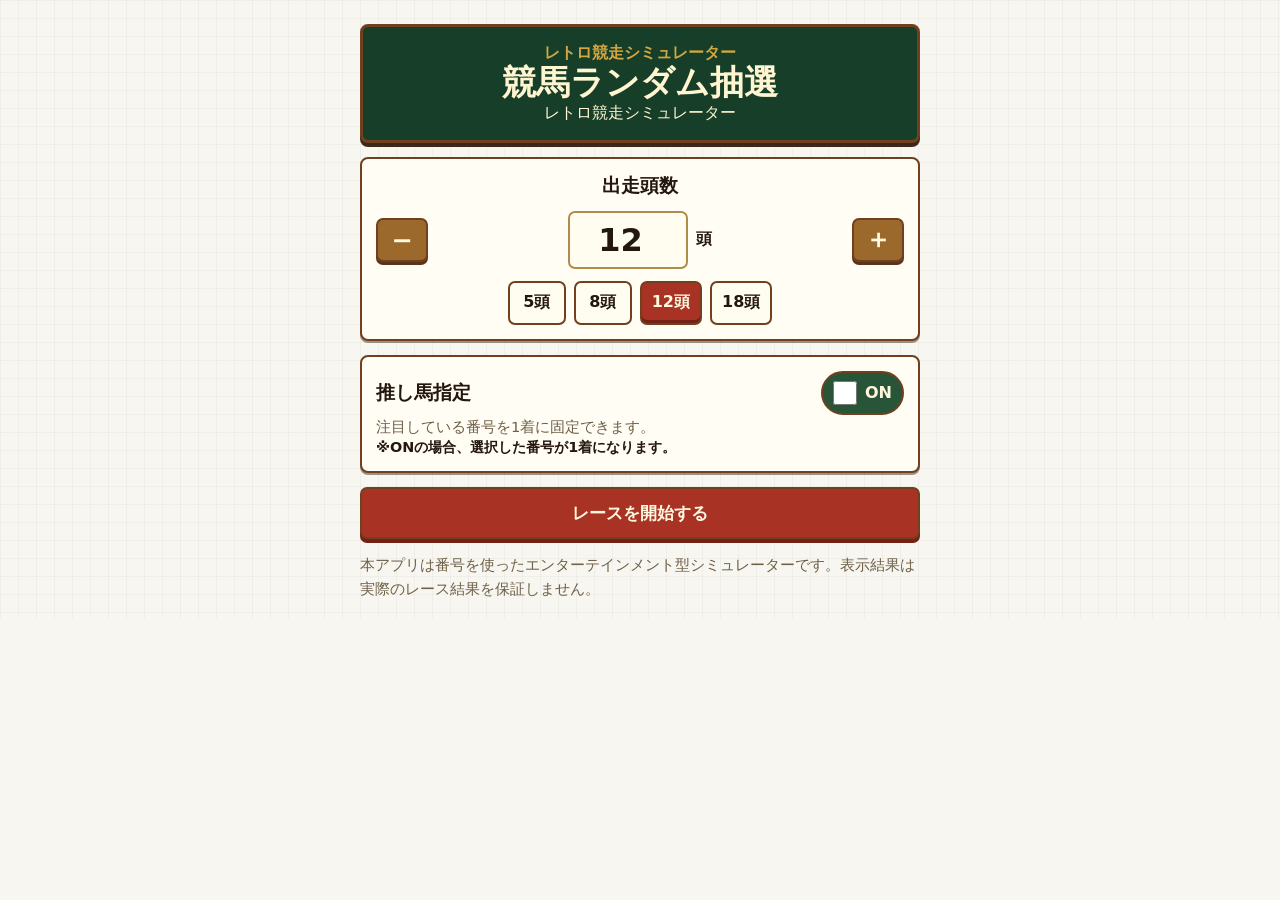
==== public_html/race-game/index.html @ a7e27d35 "Initial race game implementation" ====
<!doctype html>
<html lang="ja">
<head>
  <meta charset="utf-8">
  <meta name="viewport" content="width=device-width, initial-scale=1">
  <meta name="description" content="番号付きの馬が走る、エンターテインメント型のレトロ競走シミュレーターです。">
  <link rel="canonical" href="https://umano-ie.com/race-game/">
  <title>競馬ランダム抽選 | レトロ競走シミュレーター</title>

  <!-- ADSENSE_HEAD_CODE_START -->
  <!-- 必要な場合、AdSenseのサイト接続用コードまたはメタタグを貼る -->
  <!-- ADSENSE_HEAD_CODE_END -->

  <!-- ANALYTICS_HEAD_CODE_START -->
  <!-- gtagはconfig/app-config.jsのanalytics設定から自動読み込み。GTMなど手動タグが必要な場合だけ貼る -->
  <!-- ANALYTICS_HEAD_CODE_END -->

  <link rel="stylesheet" href="./assets/css/app.css?v=horse-face-png-20260608">
</head>
<body>
  <!-- ANALYTICS_BODY_CODE_START -->
  <!-- GTMを使う場合、noscriptコードを貼る -->
  <!-- ANALYTICS_BODY_CODE_END -->

  <main id="race-game-root" class="app-shell" aria-live="polite"></main>

  <section id="result-ad-section" class="ad-section is-hidden" aria-label="広告">
    <p class="monetization-label">広告</p>
    <div id="adsense-result-slot"></div>
    <p class="adsense-placeholder">広告エリア</p>
  </section>

  <script src="./config/app-config.js"></script>
  <script type="module" src="./assets/js/app.js?v=commentary-style-20260608"></script>
</body>
</html>
---- public_html/race-game/assets/css/app.css ----
:root {
  --page-bg: #f7f6f0;
  --panel-bg: #fffdf4;
  --panel-border: #70401f;
  --ink: #24170f;
  --muted: #6f6047;
  --forest: #173e28;
  --forest-soft: #285538;
  --red: #a83224;
  --red-dark: #742017;
  --gold: #d3a640;
  --lane: #6d5634;
  --lane-alt: #7b613d;
  --focus: #0b63ce;
  --shadow: 0 4px 0 #3c281a;
  font-family: system-ui, -apple-system, BlinkMacSystemFont, "Segoe UI", sans-serif;
}

* {
  box-sizing: border-box;
}

html {
  min-height: 100%;
  background: var(--page-bg);
}

body {
  min-width: 320px;
  min-height: 100%;
  margin: 0;
  color: var(--ink);
  background:
    linear-gradient(90deg, rgba(36, 23, 15, 0.035) 1px, transparent 1px),
    linear-gradient(rgba(36, 23, 15, 0.03) 1px, transparent 1px),
    var(--page-bg);
  background-size: 18px 18px;
}

button,
input,
a {
  font: inherit;
}

button,
a {
  -webkit-tap-highlight-color: transparent;
}

button:focus-visible,
input:focus-visible,
a:focus-visible {
  outline: 3px solid var(--focus);
  outline-offset: 3px;
}

button {
  cursor: pointer;
}

button:disabled {
  cursor: not-allowed;
  opacity: 0.5;
}

.app-shell,
.ad-section {
  width: min(100% - 24px, 560px);
  margin-inline: auto;
}

.app-shell {
  padding: 14px 0 18px;
}

.screen {
  display: grid;
  gap: 14px;
}

.app-title {
  padding: 16px 14px;
  color: #fff5d0;
  text-align: center;
  background: var(--forest);
  border: 3px solid var(--panel-border);
  border-radius: 8px;
  box-shadow: var(--shadow);
}

.app-title h1,
.result-header h1,
.race-topbar h1 {
  margin: 0;
  font-size: clamp(1.45rem, 8vw, 2.1rem);
  line-height: 1.15;
}

.app-title p,
.result-header p,
.panel p,
.policy-note,
.subtle,
.caution {
  margin: 0;
}

.small-label {
  color: var(--gold);
  font-weight: 700;
}

.panel,
.memo-panel,
.donation-card,
.previous-panel,
.commentary-box {
  padding: 14px;
  background: var(--panel-bg);
  border: 2px solid var(--panel-border);
  border-radius: 8px;
  box-shadow: 0 2px 0 rgba(36, 23, 15, 0.45);
}

.panel h2 {
  margin: 0 0 12px;
  font-size: 1.2rem;
  text-align: center;
}

.panel-heading {
  display: flex;
  align-items: center;
  justify-content: space-between;
  gap: 12px;
}

.panel-heading h2 {
  margin: 0;
  text-align: left;
}

.runner-control {
  display: grid;
  grid-template-columns: 52px 1fr 52px;
  gap: 10px;
  align-items: center;
}

.square-button,
.chip,
.runner-pick,
.primary-button,
.secondary-button,
.donation-button {
  min-height: 44px;
  border: 2px solid var(--panel-border);
  border-radius: 7px;
  font-weight: 800;
  text-decoration: none;
}

.square-button {
  color: #fff8df;
  background: #9b692b;
  box-shadow: 0 3px 0 #5e3418;
  font-size: 1.6rem;
}

.runner-input-label {
  display: flex;
  align-items: center;
  justify-content: center;
  gap: 8px;
  color: var(--ink);
  font-weight: 800;
}

.runner-input {
  width: min(100%, 120px);
  min-height: 58px;
  padding: 8px;
  color: var(--ink);
  text-align: center;
  background: #fffdf0;
  border: 2px solid #b08b4c;
  border-radius: 7px;
  font-size: 2rem;
  font-weight: 900;
}

.chip-row,
.runner-grid,
.memo-row,
.previous-runners {
  display: flex;
  flex-wrap: wrap;
  gap: 8px;
}

.chip-row {
  margin-top: 12px;
  justify-content: center;
}

.chip,
.runner-pick {
  min-width: 58px;
  padding: 8px 10px;
  color: var(--ink);
  background: #fffdf0;
}

.chip.is-selected,
.runner-pick.is-selected {
  color: #fff8df;
  background: var(--red);
  box-shadow: inset 0 -3px 0 var(--red-dark);
}

.switch {
  display: inline-flex;
  align-items: center;
  gap: 8px;
  min-height: 44px;
  padding: 4px 10px;
  color: #fff8df;
  background: var(--forest-soft);
  border: 2px solid var(--panel-border);
  border-radius: 999px;
  font-weight: 800;
}

.switch input {
  width: 24px;
  height: 24px;
  margin: 0;
  accent-color: var(--gold);
}

.runner-grid {
  display: grid;
  grid-template-columns: repeat(auto-fit, minmax(46px, 1fr));
  margin-top: 12px;
}

.caution {
  margin-top: 10px;
  font-size: 0.9rem;
  font-weight: 700;
}

.subtle,
.policy-note {
  color: var(--muted);
  font-size: 0.92rem;
  line-height: 1.6;
}

.notice,
.inline-error {
  margin: 0;
  padding: 10px 12px;
  color: #fff8df;
  background: var(--red-dark);
  border-radius: 7px;
  font-weight: 700;
}

.primary-button,
.secondary-button,
.donation-button {
  display: inline-flex;
  align-items: center;
  justify-content: center;
  width: 100%;
  padding: 12px 16px;
}

.primary-button {
  color: #fff8df;
  background: var(--red);
  box-shadow: 0 4px 0 var(--red-dark);
  font-size: 1.08rem;
}

.secondary-button {
  color: #fff8df;
  background: var(--forest-soft);
  box-shadow: 0 4px 0 #102a1c;
}

.compact {
  width: auto;
  min-height: 40px;
  padding: 8px 12px;
  font-size: 0.9rem;
}

.previous-runners {
  margin-bottom: 8px;
}

.previous-runner {
  display: inline-grid;
  min-width: 34px;
  min-height: 34px;
  place-items: center;
  color: #fff8df;
  background: var(--forest-soft);
  border: 2px solid var(--panel-border);
  border-radius: 999px;
  font-weight: 900;
}

.race-screen {
  gap: 10px;
}

.race-topbar {
  display: flex;
  align-items: center;
  justify-content: space-between;
  gap: 10px;
  padding: 10px;
  color: #fff8df;
  background: var(--red);
  border: 3px solid var(--panel-border);
  border-radius: 8px;
  box-shadow: var(--shadow);
}

.race-topbar h1 {
  font-size: clamp(1.1rem, 6vw, 1.6rem);
}

.race-track {
  position: relative;
  display: grid;
  gap: 2px;
  overflow: hidden;
  padding: 6px 74px 6px 38px;
  background: #283b20;
  border: 3px solid var(--panel-border);
  border-radius: 8px;
  box-shadow: var(--shadow);
}

.race-lane {
  position: relative;
  min-height: 38px;
  background:
    linear-gradient(90deg, rgba(255, 255, 255, 0.16), transparent 35%),
    var(--lane);
  border: 1px solid rgba(255, 248, 223, 0.3);
}

.race-track[data-runner-count="13"] .race-lane,
.race-track[data-runner-count="14"] .race-lane,
.race-track[data-runner-count="15"] .race-lane,
.race-track[data-runner-count="16"] .race-lane,
.race-track[data-runner-count="17"] .race-lane,
.race-track[data-runner-count="18"] .race-lane {
  min-height: 28px;
}

.race-lane:nth-child(odd) {
  background-color: var(--lane-alt);
}

.race-lane[data-favorite="true"] {
  background:
    linear-gradient(90deg, rgba(211, 166, 64, 0.38), transparent 55%),
    var(--lane);
}

.lane-number,
.lane-goal-number {
  position: absolute;
  top: 50%;
  display: grid;
  width: 28px;
  height: 24px;
  place-items: center;
  color: var(--ink);
  background: var(--panel-bg);
  border: 1px solid var(--panel-border);
  transform: translateY(-50%);
  font-weight: 900;
}

.lane-number {
  left: -31px;
}

.lane-goal-number {
  right: -31px;
  color: #fff8df;
  background: var(--forest-soft);
  border-color: #fff8df;
}

.horse-token {
  position: absolute;
  top: 50%;
  left: clamp(24px, calc(var(--progress) * 1%), calc(100% - 24px));
  z-index: 2;
  display: grid;
  width: 46px;
  height: 42px;
  place-items: center;
  --horse-main: #c95f14;
  --horse-highlight: #ef8a28;
  --horse-mane: #4a2010;
  --horse-dark: #1d0e08;
  --horse-cream: #fff8df;
  transform: translate(-50%, -50%) scale(var(--horse-scale, 1));
  transform-origin: center;
  transition-property: left;
  transition-timing-function: cubic-bezier(0.22, 0.88, 0.32, 1);
  filter: drop-shadow(0 2px 0 rgba(29, 14, 8, 0.42));
}

.horse-illustration {
  display: block;
  width: 44px;
  height: 42px;
  object-fit: contain;
  pointer-events: none;
  user-select: none;
}

.race-track[data-runner-count="13"] .horse-token,
.race-track[data-runner-count="14"] .horse-token,
.race-track[data-runner-count="15"] .horse-token,
.race-track[data-runner-count="16"] .horse-token,
.race-track[data-runner-count="17"] .horse-token,
.race-track[data-runner-count="18"] .horse-token {
  --horse-scale: 0.76;
}

.race-lane[data-favorite="true"] .horse-token {
  filter:
    drop-shadow(0 2px 0 rgba(29, 14, 8, 0.42))
    drop-shadow(0 0 4px rgba(255, 240, 181, 0.75));
}

.race-lane[data-favorite="true"] .lane-goal-number {
  color: var(--ink);
  background: var(--gold);
  border-color: var(--panel-border);
}

.goal-line {
  position: absolute;
  top: 0;
  right: 16px;
  bottom: 0;
  display: flex;
  align-items: center;
  justify-content: center;
  width: 20px;
  color: #fff8df;
  background: repeating-linear-gradient(0deg, #fff8df 0 8px, #8b1f18 8px 16px);
  border-inline: 2px solid #fff8df;
  font-size: 0.72rem;
  font-weight: 900;
  writing-mode: vertical-rl;
  text-shadow: 0 1px 0 #24170f;
}

.commentary-box {
  display: grid;
  grid-template-columns: auto 1fr;
  gap: 10px;
  align-items: start;
}

.commentary-label,
.memo-title {
  margin: 0;
  color: var(--forest);
  font-weight: 900;
}

.commentary-box p:last-child {
  margin: 0;
  line-height: 1.6;
}

.result-header {
  padding: 16px 14px;
  color: #fff8df;
  text-align: center;
  background: var(--red);
  border: 3px solid var(--panel-border);
  border-radius: 8px;
  box-shadow: var(--shadow);
}

.result-list {
  display: grid;
  gap: 8px;
  margin: 0;
  padding: 0;
  list-style: none;
}

.result-row {
  display: grid;
  grid-template-columns: 82px 1fr;
  align-items: center;
  min-height: 48px;
  padding: 8px 12px;
  background: var(--panel-bg);
  border: 2px solid var(--panel-border);
  border-radius: 7px;
}

.result-row.place-1 {
  min-height: 64px;
  background: #fff0b5;
}

.place {
  font-size: 1.05rem;
  font-weight: 900;
}

.runner-result {
  justify-self: end;
  min-width: 88px;
  padding: 7px 12px;
  color: #fff8df;
  text-align: center;
  background: var(--forest-soft);
  border-radius: 6px;
  font-size: 1.25rem;
  font-weight: 900;
}

.place-1 .runner-result {
  background: var(--red);
  font-size: 1.55rem;
}

.memo-panel {
  display: grid;
  gap: 10px;
}

.memo-mark {
  display: inline-flex;
  align-items: center;
  gap: 4px;
  min-height: 34px;
  padding: 4px 9px;
  background: #fffdf0;
  border: 1px solid #b08b4c;
  border-radius: 999px;
  font-weight: 800;
}

.memo-mark strong {
  color: var(--red);
}

.favorite-result-note {
  margin: 0;
  padding: 10px 12px;
  background: #fff0b5;
  border: 2px solid var(--gold);
  border-radius: 7px;
  font-weight: 800;
}

.action-stack {
  display: grid;
  gap: 10px;
}

.donation-card {
  display: grid;
  gap: 10px;
}

.donation-button {
  color: #fff8df;
  background: #9b692b;
  box-shadow: 0 4px 0 #5e3418;
}

.ad-section {
  margin-bottom: 20px;
  padding: 14px;
  text-align: center;
  background: rgba(255, 248, 223, 0.72);
  border: 2px dashed #8a7657;
  border-radius: 8px;
}

.monetization-label,
.adsense-placeholder {
  margin: 0;
  color: var(--muted);
  font-weight: 800;
}

.adsense-placeholder {
  display: grid;
  min-height: 90px;
  margin-top: 8px;
  place-items: center;
  background: rgba(255, 255, 255, 0.45);
  border-radius: 6px;
}

.is-hidden {
  display: none !important;
}

.visually-hidden {
  position: absolute;
  width: 1px;
  height: 1px;
  padding: 0;
  overflow: hidden;
  clip: rect(0, 0, 0, 0);
  white-space: nowrap;
  border: 0;
}

@media (min-width: 768px) {
  .app-shell {
    padding-top: 24px;
  }
}

@media (max-width: 380px) {
  .app-shell,
  .ad-section {
    width: min(100% - 16px, 560px);
  }

  .panel,
  .memo-panel,
  .donation-card,
  .previous-panel,
  .commentary-box {
    padding: 12px;
  }

  .race-track {
    padding-left: 34px;
    padding-right: 68px;
  }

  .horse-token {
    --horse-scale: 0.94;
  }

  .race-track[data-runner-count="13"] .horse-token,
  .race-track[data-runner-count="14"] .horse-token,
  .race-track[data-runner-count="15"] .horse-token,
  .race-track[data-runner-count="16"] .horse-token,
  .race-track[data-runner-count="17"] .horse-token,
  .race-track[data-runner-count="18"] .horse-token {
    --horse-scale: 0.72;
  }
}

@media (prefers-reduced-motion: reduce) {
  *,
  *::before,
  *::after {
    scroll-behavior: auto !important;
  }

  .horse-token {
    transition-duration: 180ms !important;
  }
}
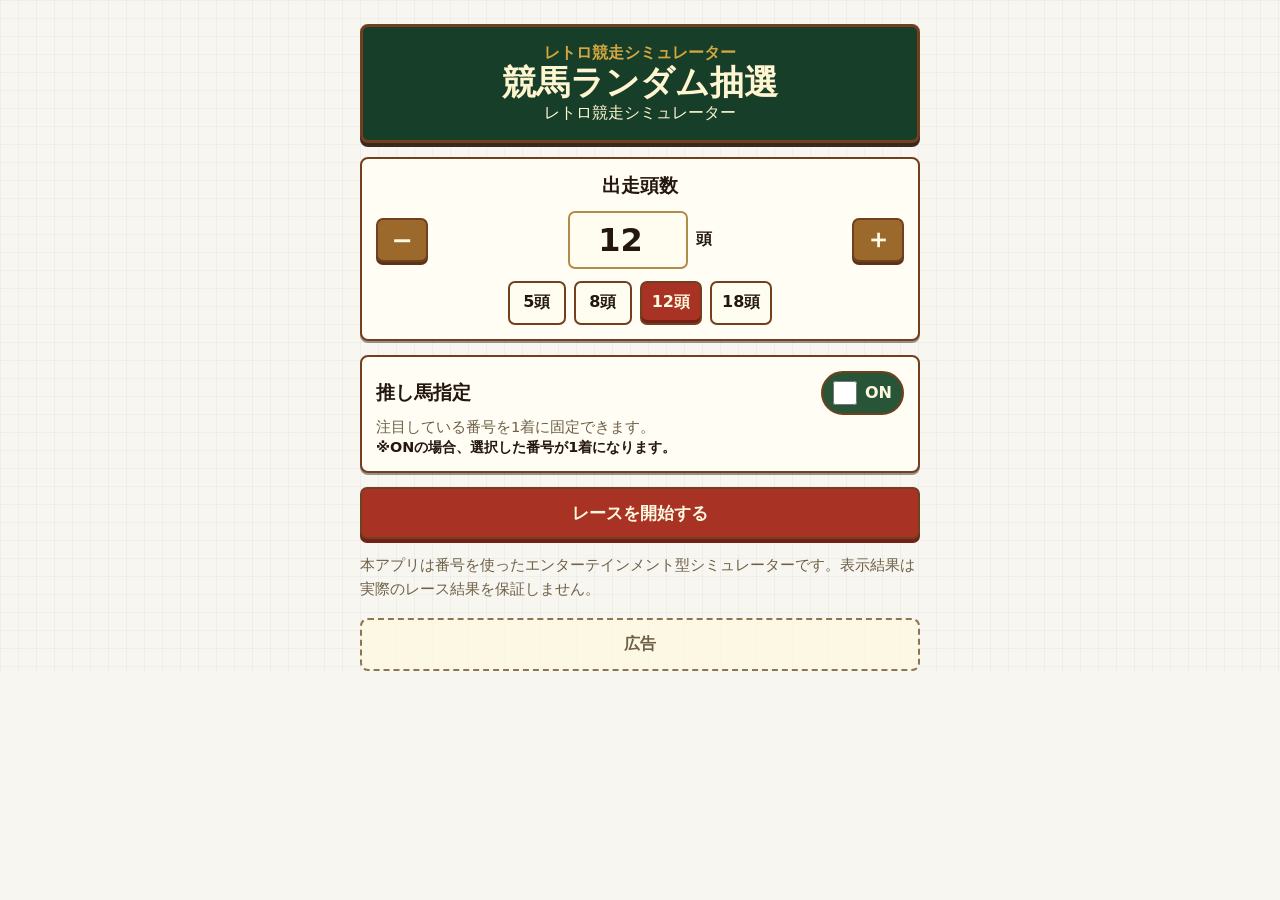
==== commit e03ad6ac: "Update donation and ad placement" ====
--- a/public_html/race-game/index.html
+++ b/public_html/race-game/index.html
@@ -8,14 +8,15 @@
   <title>競馬ランダム抽選 | レトロ競走シミュレーター</title>
 
   <!-- ADSENSE_HEAD_CODE_START -->
-  <!-- 必要な場合、AdSenseのサイト接続用コードまたはメタタグを貼る -->
+  <script async src="https://pagead2.googlesyndication.com/pagead/js/adsbygoogle.js?client=ca-pub-7797843965278219"
+    crossorigin="anonymous"></script>
   <!-- ADSENSE_HEAD_CODE_END -->
 
   <!-- ANALYTICS_HEAD_CODE_START -->
   <!-- gtagはconfig/app-config.jsのanalytics設定から自動読み込み。GTMなど手動タグが必要な場合だけ貼る -->
   <!-- ANALYTICS_HEAD_CODE_END -->
 
-  <link rel="stylesheet" href="./assets/css/app.css?v=horse-face-png-20260608">
+  <link rel="stylesheet" href="./assets/css/app.css?v=setup-ad-20260612">
 </head>
 <body>
   <!-- ANALYTICS_BODY_CODE_START -->
@@ -24,13 +25,13 @@
 
   <main id="race-game-root" class="app-shell" aria-live="polite"></main>
 
-  <section id="result-ad-section" class="ad-section is-hidden" aria-label="広告">
+  <section id="page-ad-section" class="ad-section is-hidden" aria-label="広告">
     <p class="monetization-label">広告</p>
-    <div id="adsense-result-slot"></div>
-    <p class="adsense-placeholder">広告エリア</p>
+    <div id="adsense-page-slot"></div>
+    <p class="adsense-placeholder" hidden>広告エリア</p>
   </section>
 
-  <script src="./config/app-config.js"></script>
-  <script type="module" src="./assets/js/app.js?v=commentary-style-20260608"></script>
+  <script src="./config/app-config.js?v=codoc-donation-20260612"></script>
+  <script type="module" src="./assets/js/app.js?v=donation-copy-20260612"></script>
 </body>
 </html>
--- a/public_html/race-game/assets/css/app.css
+++ b/public_html/race-game/assets/css/app.css
@@ -585,6 +585,10 @@
   gap: 10px;
 }
 
+.codoc-donation-card .codoc-entries {
+  width: 100%;
+}
+
 .donation-button {
   color: #fff8df;
   background: #9b692b;
@@ -614,6 +618,10 @@
   place-items: center;
   background: rgba(255, 255, 255, 0.45);
   border-radius: 6px;
+}
+
+.adsense-placeholder[hidden] {
+  display: none !important;
 }
 
 .is-hidden {
